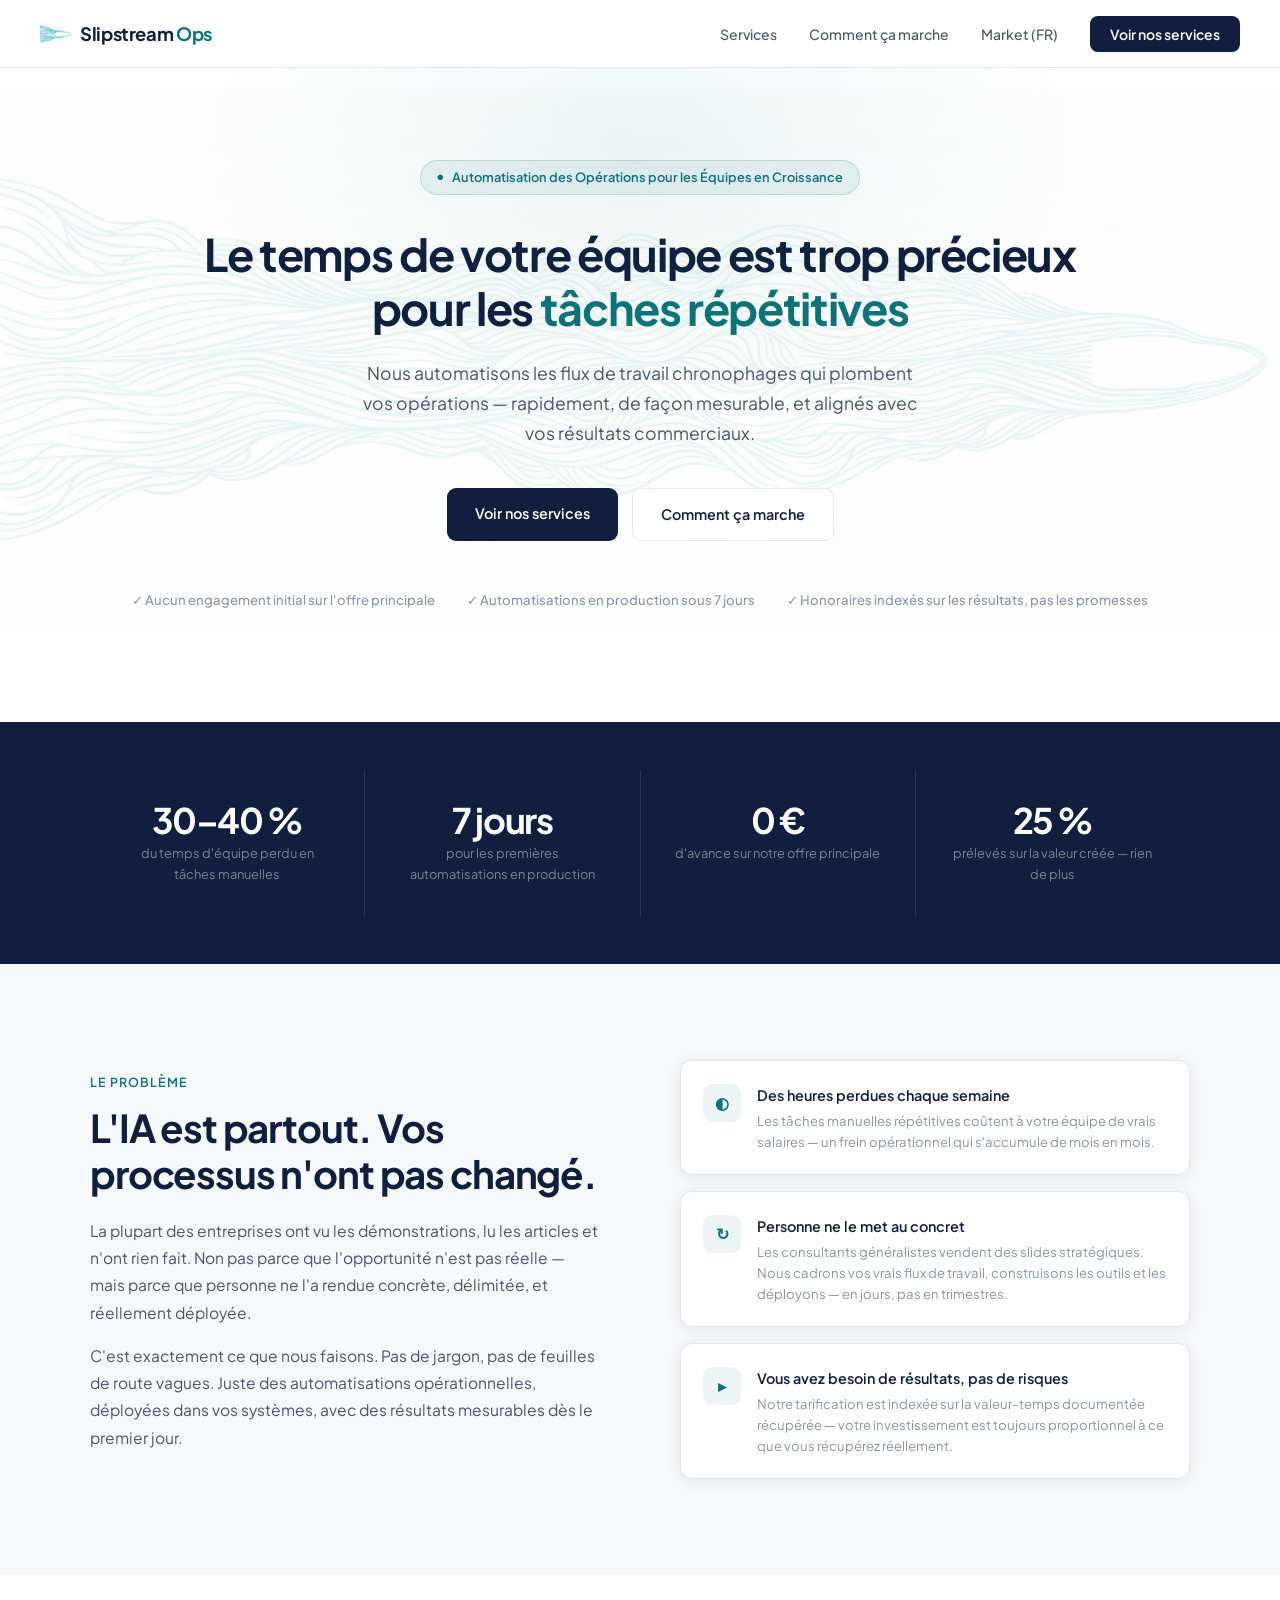
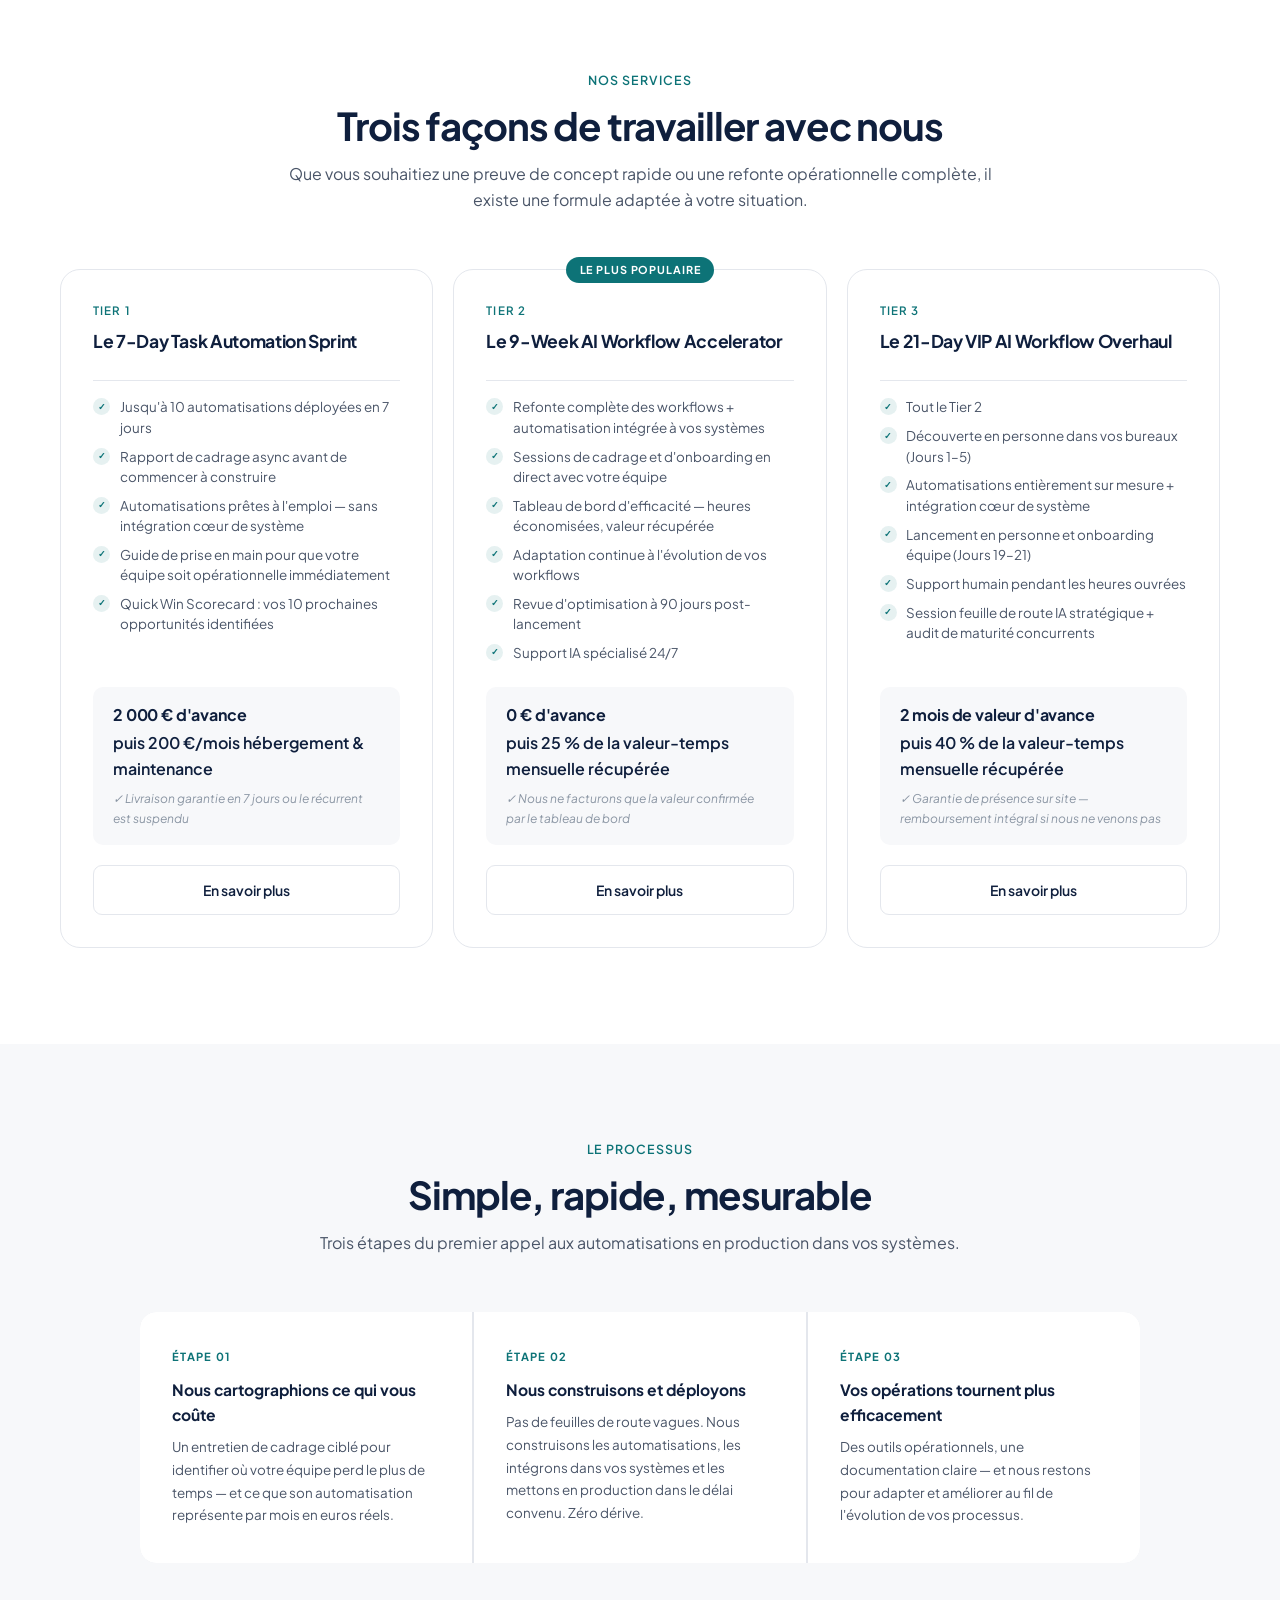
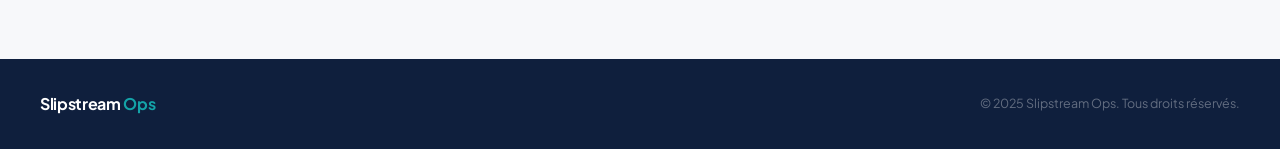
==== site/index-fr.html @ d778cc18 "Add French market (FR/€) pages and market switcher to all pages - Created 5 French pages (index, tie" ====
<!DOCTYPE html>
<html lang="fr">
<head>
  <meta charset="UTF-8" />
  <meta name="viewport" content="width=device-width, initial-scale=1.0" />
  <title>Slipstream Ops — Automatisation des Opérations pour Entreprises en Croissance</title>
  <link rel="preconnect" href="https://fonts.googleapis.com" />
  <link rel="preconnect" href="https://fonts.gstatic.com" crossorigin />
  <link href="https://fonts.googleapis.com/css2?family=Plus+Jakarta+Sans:wght@300;400;500;600;700&display=swap" rel="stylesheet" />
  <link rel="stylesheet" href="shared.css" />
  <link rel="icon" type="image/png" sizes="32x32" href="favicon-32.png" />
  <link rel="icon" type="image/png" sizes="16x16" href="favicon-16.png" />
  <link rel="apple-touch-icon" sizes="180x180" href="apple-touch-icon.png" />
  <style>
    /* ── HERO ── */
    .hero {
      padding: 10rem 2.5rem 7rem;
      text-align: center;
      position: relative;
      overflow: hidden;
      background-image: url('hero-bg.png');
      background-repeat: no-repeat;
      background-size: 100% auto;
      background-position: center center;
    }
    .hero::before {
      content: '';
      position: absolute;
      top: -100px; left: 50%;
      transform: translateX(-50%);
      width: 900px; height: 500px;
      background: radial-gradient(ellipse at center, rgba(13,115,119,0.07) 0%, transparent 70%);
      pointer-events: none;
    }
    .hero-badge {
      display: inline-flex;
      align-items: center;
      gap: 0.5rem;
      background: rgba(13,115,119,0.08);
      color: var(--teal);
      font-size: 0.8rem;
      font-weight: 600;
      padding: 0.4rem 1rem;
      border-radius: 999px;
      border: 1px solid rgba(13,115,119,0.18);
      margin-bottom: 2rem;
    }
    .hero-badge::before { content: '●'; font-size: 0.45rem; }
    .hero h1 {
      font-size: clamp(2.2rem, 3.8vw, 2.8rem);
      font-weight: 700;
      line-height: 1.2;
      letter-spacing: -0.03em;
      color: var(--navy);
      max-width: 960px;
      margin: 0 auto 1.5rem;
    }
    .hero h1 em { font-style: normal; color: var(--teal); }
    .hero-sub {
      font-size: 1.1rem;
      color: var(--grey-dk);
      max-width: 560px;
      margin: 0 auto 2.5rem;
      line-height: 1.7;
    }
    .hero-ctas { display: flex; gap: 0.875rem; justify-content: center; flex-wrap: wrap; }
    .hero-proof {
      margin-top: 3rem;
      display: flex;
      align-items: center;
      justify-content: center;
      gap: 2rem;
      flex-wrap: wrap;
    }
    .proof-item { font-size: 0.82rem; color: var(--grey-mid); font-weight: 500; }

    /* ── STATS STRIP ── */
    .stats-strip { background: var(--navy); padding: 3rem 2.5rem; }
    .stats-inner {
      max-width: 1100px;
      margin: 0 auto;
      display: grid;
      grid-template-columns: repeat(4, 1fr);
      gap: 1px;
      background: rgba(255,255,255,0.1);
    }
    .stat-item { background: var(--navy); padding: 2rem 2rem; text-align: center; }
    .stat-number {
      font-size: 2.2rem;
      font-weight: 700;
      color: var(--white);
      letter-spacing: -0.04em;
      line-height: 1;
      margin-bottom: 0.4rem;
    }
    .stat-number span { color: var(--white); }
    .stat-label { font-size: 0.8rem; color: rgba(255,255,255,0.45); }

    /* ── PROBLEM ── */
    .problem-section { padding: 6rem 2.5rem; background: var(--off); }
    .problem-inner {
      max-width: 1100px;
      margin: 0 auto;
      display: grid;
      grid-template-columns: 1fr 1fr;
      gap: 5rem;
      align-items: center;
    }
    .problem-text h2 {
      font-size: clamp(1.8rem, 3vw, 2.4rem);
      font-weight: 700;
      letter-spacing: -0.03em;
      color: var(--navy);
      line-height: 1.2;
      margin-bottom: 1.25rem;
    }
    .problem-text p {
      font-size: 0.975rem;
      color: var(--grey-dk);
      line-height: 1.75;
      margin-bottom: 1rem;
    }
    .problem-cards { display: flex; flex-direction: column; gap: 1rem; }
    .problem-card {
      background: var(--white);
      border: 1px solid var(--border);
      border-radius: var(--radius);
      padding: 1.4rem;
      display: flex;
      gap: 1rem;
      align-items: flex-start;
      box-shadow: var(--shadow);
    }
    .problem-card-icon {
      width: 38px; height: 38px;
      background: rgba(13,115,119,0.08);
      border-radius: 9px;
      display: flex;
      align-items: center;
      justify-content: center;
      font-size: 1rem;
      color: var(--teal);
      font-weight: 700;
      flex-shrink: 0;
    }
    .problem-card-text h4 { font-size: 0.9rem; font-weight: 600; color: var(--navy); margin-bottom: 0.2rem; }
    .problem-card-text p { font-size: 0.82rem; color: var(--grey-mid); line-height: 1.6; }

    /* ── OFFERS SECTION ── */
    .offers-section { padding: 6rem 2.5rem; background: var(--white); }
    .offers-inner { max-width: 1160px; margin: 0 auto; }

    /* ── HOW IT WORKS ── */
    .how-section { padding: 6rem 2.5rem; background: var(--off); }
    .how-inner { max-width: 1000px; margin: 0 auto; }
    .how-steps {
      display: grid;
      grid-template-columns: repeat(3, 1fr);
      gap: 2px;
      margin-top: 3rem;
      background: var(--border);
      border-radius: 16px;
      overflow: hidden;
    }
    .how-step { background: var(--white); padding: 2.25rem 2rem; }
    .step-num { font-size: 0.7rem; font-weight: 700; letter-spacing: 0.12em; color: var(--teal); text-transform: uppercase; margin-bottom: 0.75rem; }
    .how-step h3 { font-size: 0.975rem; font-weight: 700; color: var(--navy); margin-bottom: 0.5rem; }
    .how-step p { font-size: 0.84rem; color: var(--grey-dk); line-height: 1.7; }

    @media (max-width: 900px) {
      .hero { padding: 8rem 1.25rem 5rem; }
      .stats-inner { grid-template-columns: repeat(2, 1fr); }
      .problem-inner { grid-template-columns: 1fr; gap: 3rem; }
      .how-steps { grid-template-columns: 1fr; }
      .problem-section, .how-section, .offers-section { padding: 4rem 1.25rem; }
    }
  </style>
</head>
<body>

  <nav>
    <a class="logo" href="index-fr.html"><img src="logo.png" alt="" class="logo-img" />Slipstream&nbsp;<span>Ops</span></a>
    <ul class="nav-links">
      <li class="nav-dropdown"><a href="#offers">Services</a>
        <div class="nav-dropdown-menu">
          <a href="tier1-fr.html"><span class="dropdown-tier">Tier 1</span>Le 7-Day Task Automation Sprint</a>
          <a href="tier2-fr.html"><span class="dropdown-tier">Tier 2</span>Le 9-Week AI Workflow Accelerator</a>
          <a href="tier3-fr.html"><span class="dropdown-tier">Tier 3</span>Le 21-Day VIP AI Workflow Overhaul</a>
        </div>
      </li>
      <li><a href="#how">Comment ça marche</a></li>
      <li class="nav-dropdown">
        <a href="#">Market (FR)</a>
        <div class="nav-dropdown-menu">
          <a href="index.html"><span class="dropdown-tier"></span>🇺🇸 USA ($)</a>
          <a href="index-fr.html"><span class="dropdown-tier"></span>🇫🇷 France (€)</a>
        </div>
      </li>
      <li><a href="#offers" class="nav-cta">Voir nos services</a></li>
    </ul>
  </nav>

  <!-- HERO -->
  <section class="hero">
    <div class="hero-badge">Automatisation des Opérations pour les Équipes en Croissance</div>
    <h1>Le temps de votre équipe est trop précieux<br>pour les <em>tâches répétitives</em></h1>
    <p class="hero-sub">Nous automatisons les flux de travail chronophages qui plombent vos opérations — rapidement, de façon mesurable, et alignés avec vos résultats commerciaux.</p>
    <div class="hero-ctas">
      <a class="btn-primary" href="#offers">Voir nos services</a>
      <a class="btn-secondary" href="#how">Comment ça marche</a>
    </div>
    <div class="hero-proof">
      <div class="proof-item">&#10003; Aucun engagement initial sur l'offre principale</div>
      <div class="proof-item">&#10003; Automatisations en production sous 7 jours</div>
      <div class="proof-item">&#10003; Honoraires indexés sur les résultats, pas les promesses</div>
    </div>
  </section>

  <!-- STATS -->
  <div class="stats-strip">
    <div class="stats-inner">
      <div class="stat-item">
        <div class="stat-number">30<span>–40 %</span></div>
        <div class="stat-label">du temps d'équipe perdu en tâches manuelles</div>
      </div>
      <div class="stat-item">
        <div class="stat-number">7<span> jours</span></div>
        <div class="stat-label">pour les premières automatisations en production</div>
      </div>
      <div class="stat-item">
        <div class="stat-number">0<span> €</span></div>
        <div class="stat-label">d'avance sur notre offre principale</div>
      </div>
      <div class="stat-item">
        <div class="stat-number">25<span> %</span></div>
        <div class="stat-label">prélevés sur la valeur créée — rien de plus</div>
      </div>
    </div>
  </div>

  <!-- PROBLEM -->
  <section class="problem-section">
    <div class="problem-inner">
      <div class="problem-text">
        <div class="eyebrow">Le problème</div>
        <h2>L'IA est partout. Vos processus n'ont pas changé.</h2>
        <p>La plupart des entreprises ont vu les démonstrations, lu les articles et n'ont rien fait. Non pas parce que l'opportunité n'est pas réelle — mais parce que personne ne l'a rendue concrète, délimitée, et réellement déployée.</p>
        <p>C'est exactement ce que nous faisons. Pas de jargon, pas de feuilles de route vagues. Juste des automatisations opérationnelles, déployées dans vos systèmes, avec des résultats mesurables dès le premier jour.</p>
      </div>
      <div class="problem-cards">
        <div class="problem-card">
          <div class="problem-card-icon">&#9680;</div>
          <div class="problem-card-text">
            <h4>Des heures perdues chaque semaine</h4>
            <p>Les tâches manuelles répétitives coûtent à votre équipe de vrais salaires — un frein opérationnel qui s'accumule de mois en mois.</p>
          </div>
        </div>
        <div class="problem-card">
          <div class="problem-card-icon">&#8635;</div>
          <div class="problem-card-text">
            <h4>Personne ne le met au concret</h4>
            <p>Les consultants généralistes vendent des slides stratégiques. Nous cadrons vos vrais flux de travail, construisons les outils et les déployons — en jours, pas en trimestres.</p>
          </div>
        </div>
        <div class="problem-card">
          <div class="problem-card-icon">&#9656;</div>
          <div class="problem-card-text">
            <h4>Vous avez besoin de résultats, pas de risques</h4>
            <p>Notre tarification est indexée sur la valeur-temps documentée récupérée — votre investissement est toujours proportionnel à ce que vous récupérez réellement.</p>
          </div>
        </div>
      </div>
    </div>
  </section>

  <!-- OFFERS -->
  <section id="offers" class="offers-section">
    <div class="offers-inner">
      <div class="section-header">
        <div class="eyebrow">Nos Services</div>
        <h2>Trois façons de travailler avec nous</h2>
        <p>Que vous souhaitiez une preuve de concept rapide ou une refonte opérationnelle complète, il existe une formule adaptée à votre situation.</p>
      </div>
      <div class="offers-grid">

        <!-- TIER 1 -->
        <div class="offer-card">
          <div class="offer-tier-label">Tier 1</div>
          <div class="offer-name">Le 7-Day Task Automation Sprint</div>
          <div class="offer-divider"></div>
          <ul class="offer-features">
            <li><span class="feature-check">&#10003;</span> Jusqu'à 10 automatisations déployées en 7 jours</li>
            <li><span class="feature-check">&#10003;</span> Rapport de cadrage async avant de commencer à construire</li>
            <li><span class="feature-check">&#10003;</span> Automatisations prêtes à l'emploi — sans intégration cœur de système</li>
            <li><span class="feature-check">&#10003;</span> Guide de prise en main pour que votre équipe soit opérationnelle immédiatement</li>
            <li><span class="feature-check">&#10003;</span> Quick Win Scorecard : vos 10 prochaines opportunités identifiées</li>
          </ul>
          <div class="offer-price-box">
            <div class="offer-price">2 000 € d'avance</div>
            <div class="offer-price-recurring">puis 200 €/mois hébergement &amp; maintenance</div>
            <div class="offer-guarantee">&#10003; Livraison garantie en 7 jours ou le récurrent est suspendu</div>
          </div>
          <a class="offer-cta offer-cta-outline" href="tier1-fr.html">En savoir plus</a>
        </div>

        <!-- TIER 2 -->
        <div class="offer-card">
          <div class="featured-badge">Le plus populaire</div>
          <div class="offer-tier-label">Tier 2</div>
          <div class="offer-name">Le 9-Week AI Workflow Accelerator</div>
          <div class="offer-divider"></div>
          <ul class="offer-features">
            <li><span class="feature-check">&#10003;</span> Refonte complète des workflows + automatisation intégrée à vos systèmes</li>
            <li><span class="feature-check">&#10003;</span> Sessions de cadrage et d'onboarding en direct avec votre équipe</li>
            <li><span class="feature-check">&#10003;</span> Tableau de bord d'efficacité — heures économisées, valeur récupérée</li>
            <li><span class="feature-check">&#10003;</span> Adaptation continue à l'évolution de vos workflows</li>
            <li><span class="feature-check">&#10003;</span> Revue d'optimisation à 90 jours post-lancement</li>
            <li><span class="feature-check">&#10003;</span> Support IA spécialisé 24/7</li>
          </ul>
          <div class="offer-price-box">
            <div class="offer-price">0 € d'avance</div>
            <div class="offer-price-recurring">puis 25 % de la valeur-temps mensuelle récupérée</div>
            <div class="offer-guarantee">&#10003; Nous ne facturons que la valeur confirmée par le tableau de bord</div>
          </div>
          <a class="offer-cta offer-cta-outline" href="tier2-fr.html">En savoir plus</a>
        </div>

        <!-- TIER 3 -->
        <div class="offer-card">
          <div class="offer-tier-label">Tier 3</div>
          <div class="offer-name">Le 21-Day VIP AI Workflow Overhaul</div>
          <div class="offer-divider"></div>
          <ul class="offer-features">
            <li><span class="feature-check">&#10003;</span> Tout le Tier 2</li>
            <li><span class="feature-check">&#10003;</span> Découverte en personne dans vos bureaux (Jours 1–5)</li>
            <li><span class="feature-check">&#10003;</span> Automatisations entièrement sur mesure + intégration cœur de système</li>
            <li><span class="feature-check">&#10003;</span> Lancement en personne et onboarding équipe (Jours 19–21)</li>
            <li><span class="feature-check">&#10003;</span> Support humain pendant les heures ouvrées</li>
            <li><span class="feature-check">&#10003;</span> Session feuille de route IA stratégique + audit de maturité concurrents</li>
          </ul>
          <div class="offer-price-box">
            <div class="offer-price">2 mois de valeur d'avance</div>
            <div class="offer-price-recurring">puis 40 % de la valeur-temps mensuelle récupérée</div>
            <div class="offer-guarantee">&#10003; Garantie de présence sur site — remboursement intégral si nous ne venons pas</div>
          </div>
          <a class="offer-cta offer-cta-outline" href="tier3-fr.html">En savoir plus</a>
        </div>

      </div>
    </div>
  </section>

  <!-- HOW IT WORKS -->
  <section id="how" class="how-section">
    <div class="how-inner">
      <div class="section-header">
        <div class="eyebrow">Le Processus</div>
        <h2>Simple, rapide, mesurable</h2>
        <p>Trois étapes du premier appel aux automatisations en production dans vos systèmes.</p>
      </div>
      <div class="how-steps">
        <div class="how-step">
          <div class="step-num">Étape 01</div>
          <h3>Nous cartographions ce qui vous coûte</h3>
          <p>Un entretien de cadrage ciblé pour identifier où votre équipe perd le plus de temps — et ce que son automatisation représente par mois en euros réels.</p>
        </div>
        <div class="how-step">
          <div class="step-num">Étape 02</div>
          <h3>Nous construisons et déployons</h3>
          <p>Pas de feuilles de route vagues. Nous construisons les automatisations, les intégrons dans vos systèmes et les mettons en production dans le délai convenu. Zéro dérive.</p>
        </div>
        <div class="how-step">
          <div class="step-num">Étape 03</div>
          <h3>Vos opérations tournent plus efficacement</h3>
          <p>Des outils opérationnels, une documentation claire — et nous restons pour adapter et améliorer au fil de l'évolution de vos processus.</p>
        </div>
      </div>
    </div>
  </section>

  <footer>
    <a class="footer-logo" href="index-fr.html">Slipstream&nbsp;<span>Ops</span></a>
    <div class="footer-copy">&copy; 2025 Slipstream Ops. Tous droits réservés.</div>
  </footer>

</body>
</html>
---- site/shared.css ----
*, *::before, *::after { box-sizing: border-box; margin: 0; padding: 0; }

:root {
  --navy:     #0f1f3d;
  --navy-mid: #1a3260;
  --teal:     #0d7377;
  --teal-lt:  #14a3a8;
  --white:    #ffffff;
  --off:      #f7f8fa;
  --border:   #e4e7ed;
  --grey-mid: #8a95a3;
  --grey-dk:  #4a5568;
  --text:     #1a2332;
  --shadow:   0 2px 16px rgba(15,31,61,0.08);
  --shadow-lg:0 8px 40px rgba(15,31,61,0.12);
  --radius:   12px;
}

html { scroll-behavior: smooth; }

body {
  background: var(--white);
  color: var(--text);
  font-family: 'Plus Jakarta Sans', sans-serif;
  font-weight: 400;
  line-height: 1.6;
  -webkit-font-smoothing: antialiased;
}

/* ── NAV ── */
nav {
  position: fixed;
  top: 0; left: 0; right: 0;
  z-index: 100;
  background: rgba(255,255,255,0.96);
  backdrop-filter: blur(12px);
  border-bottom: 1px solid var(--border);
  padding: 0 2.5rem;
  height: 68px;
  display: flex;
  align-items: center;
  justify-content: space-between;
}

.logo {
  font-weight: 700;
  font-size: 1.15rem;
  color: var(--navy);
  text-decoration: none;
  letter-spacing: -0.02em;
  display: flex;
  align-items: center;
}
.logo-img {
  height: 32px;
  margin-right: 0.5rem;
  width: auto;
}
.logo span { color: var(--teal); }

.nav-links {
  display: flex;
  align-items: center;
  gap: 2rem;
  list-style: none;
}
.nav-links a {
  font-size: 0.875rem;
  font-weight: 500;
  color: var(--grey-dk);
  text-decoration: none;
  transition: color 0.2s;
}
.nav-links a:hover { color: var(--navy); }
.nav-cta {
  background: var(--navy) !important;
  color: var(--white) !important;
  padding: 0.55rem 1.25rem;
  border-radius: 8px;
  font-size: 0.875rem !important;
  font-weight: 600 !important;
  transition: background 0.2s !important;
  white-space: nowrap;
}
.nav-cta:hover { background: var(--navy-mid) !important; }

/* ── FOOTER ── */
footer {
  background: var(--navy);
  padding: 2rem 2.5rem;
  display: flex;
  align-items: center;
  justify-content: space-between;
}
.footer-logo {
  font-weight: 700;
  font-size: 1rem;
  color: var(--white);
  text-decoration: none;
  letter-spacing: -0.02em;
}
.footer-logo span { color: var(--teal-lt); }
.footer-copy { font-size: 0.78rem; color: rgba(255,255,255,0.35); }

/* ── SHARED UTILS ── */
.eyebrow {
  font-size: 0.78rem;
  font-weight: 600;
  letter-spacing: 0.08em;
  text-transform: uppercase;
  color: var(--teal);
  margin-bottom: 0.75rem;
}

.section-header { text-align: center; margin-bottom: 3.5rem; }
.section-header h2 {
  font-size: clamp(1.8rem, 3vw, 2.6rem);
  font-weight: 700;
  letter-spacing: -0.03em;
  color: var(--navy);
  line-height: 1.2;
  margin-bottom: 0.75rem;
}
.section-header p {
  font-size: 1rem;
  color: var(--grey-dk);
  max-width: 720px;
  margin: 0 auto;
}

.btn-primary {
  background: var(--navy);
  color: var(--white);
  font-size: 0.9rem;
  font-weight: 600;
  padding: 0.85rem 1.75rem;
  border-radius: 9px;
  border: none;
  cursor: pointer;
  text-decoration: none;
  display: inline-block;
  transition: background 0.2s, transform 0.15s;
}
.btn-primary:hover { background: var(--navy-mid); transform: translateY(-1px); }

.btn-secondary {
  background: var(--white);
  color: var(--navy);
  font-size: 0.9rem;
  font-weight: 600;
  padding: 0.85rem 1.75rem;
  border-radius: 9px;
  border: 1.5px solid var(--border);
  cursor: pointer;
  text-decoration: none;
  display: inline-block;
  transition: border-color 0.2s, transform 0.15s;
}
.btn-secondary:hover { border-color: var(--grey-mid); transform: translateY(-1px); }

/* ── OFFER SUMMARY CARDS (shared, used on index + detail pages) ── */
.offers-grid {
  display: grid;
  grid-template-columns: repeat(3, 1fr);
  gap: 1.25rem;
}

.offer-card {
  background: var(--white);
  border: 1.5px solid var(--border);
  border-radius: 20px;
  padding: 2rem;
  display: flex;
  flex-direction: column;
  position: relative;
  transition: box-shadow 0.25s, transform 0.2s;
}
.offer-card:hover { box-shadow: var(--shadow-lg); transform: translateY(-3px); }

.offer-card.greyed {
  opacity: 0.45;
  pointer-events: none;
}

.offer-card.active-card {
  border-color: var(--teal);
  box-shadow: 0 0 0 3px rgba(13,115,119,0.12), var(--shadow-lg);
}

.offer-card.soldout {
  background: var(--white);
}

.featured-badge {
  position: absolute;
  top: -13px; left: 50%;
  transform: translateX(-50%);
  background: var(--teal);
  color: var(--white);
  font-size: 0.68rem;
  font-weight: 700;
  letter-spacing: 0.08em;
  text-transform: uppercase;
  padding: 0.28rem 0.85rem;
  border-radius: 999px;
  white-space: nowrap;
}

.offer-tier-label {
  font-size: 0.72rem;
  font-weight: 600;
  letter-spacing: 0.1em;
  text-transform: uppercase;
  color: var(--teal);
  margin-bottom: 0.6rem;
}

.offer-name {
  font-size: 1.1rem;
  font-weight: 700;
  color: var(--navy);
  letter-spacing: -0.02em;
  line-height: 1.3;
  margin-bottom: 0.75rem;
}

.offer-divider {
  height: 1px;
  background: var(--border);
  margin: 1rem 0;
}

.offer-features {
  list-style: none;
  display: flex;
  flex-direction: column;
  gap: 0.55rem;
  margin-bottom: 1.5rem;
  flex-grow: 1;
}
.offer-features li {
  display: flex;
  gap: 0.6rem;
  align-items: flex-start;
  font-size: 0.84rem;
  color: var(--grey-dk);
  line-height: 1.5;
}
.feature-check {
  width: 17px; height: 17px;
  background: rgba(13,115,119,0.1);
  border-radius: 50%;
  display: flex;
  align-items: center;
  justify-content: center;
  flex-shrink: 0;
  margin-top: 1px;
  font-size: 0.58rem;
  color: var(--teal);
  font-weight: 700;
}

.offer-price-box {
  background: var(--off);
  border-radius: 10px;
  padding: 1.1rem 1.25rem;
  margin-bottom: 1.25rem;
}
.offer-price {
  font-size: 1rem;
  font-weight: 700;
  color: var(--navy);
  letter-spacing: -0.01em;
  line-height: 1.2;
  margin-bottom: 0.2rem;
}
.offer-price-note {
  font-size: 0.77rem;
  color: var(--grey-mid);
}
.offer-price-recurring {
  font-size: 1rem;
  font-weight: 600;
  color: var(--navy);
  margin-top: 0.4rem;
}
.offer-guarantee {
  font-size: 0.75rem;
  color: var(--grey-mid);
  margin-top: 0.5rem;
  font-style: italic;
}

/* CTA within card */
.offer-cta {
  display: block;
  text-align: center;
  font-size: 0.875rem;
  font-weight: 600;
  padding: 0.8rem;
  border-radius: 9px;
  text-decoration: none;
  transition: all 0.2s;
  cursor: pointer;
}
.offer-cta-outline {
  border: 1.5px solid var(--border);
  color: var(--navy);
  background: var(--white);
}
.offer-cta-outline:hover { border-color: var(--navy); background: var(--navy); color: var(--white); }

.offer-cta-teal {
  background: var(--teal);
  color: var(--white);
  border: 1.5px solid var(--teal);
}
.offer-cta-teal:hover { background: var(--teal-lt); border-color: var(--teal-lt); }

.offer-cta-soldout {
  background: var(--white);
  color: #c0392b;
  border: 1.5px solid #c0392b;
  cursor: default;
}
.waitlist-link {
  display: block;
  text-align: center;
  font-size: 0.78rem;
  color: var(--teal);
  text-decoration: underline;
  margin-top: 0.6rem;
  cursor: pointer;
}
.waitlist-link:hover { color: var(--teal-lt); }

/* ── NAV DROPDOWN ── */
.nav-dropdown { position: relative; }
.nav-dropdown-menu {
  position: absolute;
  top: calc(100% + 6px);
  left: 50%;
  transform: translateX(-50%);
  background: var(--white);
  border: 1px solid var(--border);
  border-radius: var(--radius);
  box-shadow: var(--shadow-lg);
  padding: 0.4rem;
  min-width: 300px;
  display: none;
  flex-direction: column;
  z-index: 200;
}
.nav-dropdown:hover .nav-dropdown-menu { display: flex; }
.nav-dropdown-menu a {
  display: flex;
  flex-direction: column;
  gap: 0.1rem;
  padding: 0.65rem 0.9rem;
  border-radius: 8px;
  text-decoration: none;
  color: var(--text) !important;
  font-size: 0.84rem !important;
  font-weight: 500 !important;
  transition: background 0.15s;
  white-space: nowrap;
}
.nav-dropdown-menu a:hover { background: var(--off); color: var(--navy) !important; }
.dropdown-tier {
  font-size: 0.66rem;
  font-weight: 700;
  letter-spacing: 0.08em;
  text-transform: uppercase;
  color: var(--teal);
}

.nav-dropdown-menu.nav-market-menu a {
  flex-direction: row;
  align-items: center;
  gap: 0.5rem;
}
.nav-dropdown-menu.nav-market-menu .dropdown-tier {
  font-size: 1rem;
  letter-spacing: 0;
  text-transform: none;
}

/* ── SOLD-OUT BOOK BUTTON ── */
.offer-cta-book-disabled {
  display: block;
  text-align: center;
  font-size: 0.875rem;
  font-weight: 600;
  padding: 0.8rem;
  border-radius: 9px;
  background: var(--off);
  color: var(--grey-mid);
  border: 1.5px solid var(--border);
  cursor: not-allowed;
}
.soldout-tag {
  text-align: center;
  font-size: 0.78rem;
  margin-top: 0.5rem;
}
.soldout-tag span {
  color: #c0392b;
  font-weight: 600;
}
.soldout-tag a {
  color: var(--teal);
  text-decoration: underline;
  font-weight: 500;
  cursor: pointer;
}
.soldout-tag a:hover { color: var(--teal-lt); }

/* ── BOOK CALL BLOCK (shared) ── */
.book-section { padding: 6rem 2.5rem; background: var(--white); }
.book-inner { max-width: 720px; margin: 0 auto; }

.book-card {
  background: var(--off);
  border: 1.5px solid var(--border);
  border-radius: 20px;
  padding: 3rem;
  margin-top: 3rem;
}
.book-card-header {
  display: flex;
  align-items: center;
  gap: 1rem;
  margin-bottom: 2rem;
  padding-bottom: 1.5rem;
  border-bottom: 1px solid var(--border);
}
.book-icon {
  width: 46px; height: 46px;
  background: var(--navy);
  border-radius: 12px;
  display: flex;
  align-items: center;
  justify-content: center;
  color: var(--white);
  font-size: 1.1rem;
  font-weight: 700;
  flex-shrink: 0;
}
.book-card-header-text h3 {
  font-size: 1.1rem;
  font-weight: 700;
  color: var(--navy);
  letter-spacing: -0.02em;
}
.book-card-header-text p { font-size: 0.82rem; color: var(--grey-mid); margin-top: 0.15rem; }

.book-options { display: flex; flex-direction: column; gap: 0.75rem; }

.book-option {
  background: var(--white);
  border: 1.5px solid var(--border);
  border-radius: 12px;
  padding: 1.1rem 1.3rem;
  display: flex;
  align-items: center;
  justify-content: space-between;
  text-decoration: none;
  color: var(--text);
  transition: all 0.2s;
}
.book-option:hover { border-color: var(--teal); box-shadow: 0 0 0 3px rgba(13,115,119,0.07); }
.book-option.active-option { border-color: var(--teal); background: rgba(13,115,119,0.03); }
.book-option.greyed-option { opacity: 0.4; pointer-events: none; }

.book-option-left { display: flex; flex-direction: column; gap: 0.2rem; }
.book-option-tier { font-size: 0.68rem; font-weight: 700; letter-spacing: 0.08em; text-transform: uppercase; color: var(--teal); }
.book-option-name { font-size: 0.9rem; font-weight: 600; color: var(--navy); }
.book-option-meta { font-size: 0.77rem; color: var(--grey-mid); }

.book-option-arrow {
  width: 30px; height: 30px;
  background: var(--off);
  border-radius: 8px;
  display: flex;
  align-items: center;
  justify-content: center;
  color: var(--navy);
  font-size: 0.9rem;
  transition: background 0.2s, color 0.2s;
  flex-shrink: 0;
}
.book-option:hover .book-option-arrow,
.book-option.active-option .book-option-arrow { background: var(--teal); color: var(--white); }

.book-note {
  margin-top: 1.25rem;
  padding-top: 1.25rem;
  border-top: 1px solid var(--border);
  font-size: 0.8rem;
  color: var(--grey-mid);
  text-align: center;
}

/* ── RESPONSIVE ── */
@media (max-width: 900px) {
  nav { padding: 0 0.75rem; max-width: 100vw; overflow: hidden; }
  .nav-links li:not(:last-child) { display: none; }
  .logo { font-size: 0.9rem; flex-shrink: 1; min-width: 0; }
  .logo-img { height: 24px; }
  .nav-cta { padding: 0.45rem 0.7rem !important; font-size: 0.78rem !important; }
  .offers-grid { grid-template-columns: 1fr; }
  .book-card { padding: 1.75rem; }
  footer { flex-direction: column; gap: 0.75rem; text-align: center; }
}
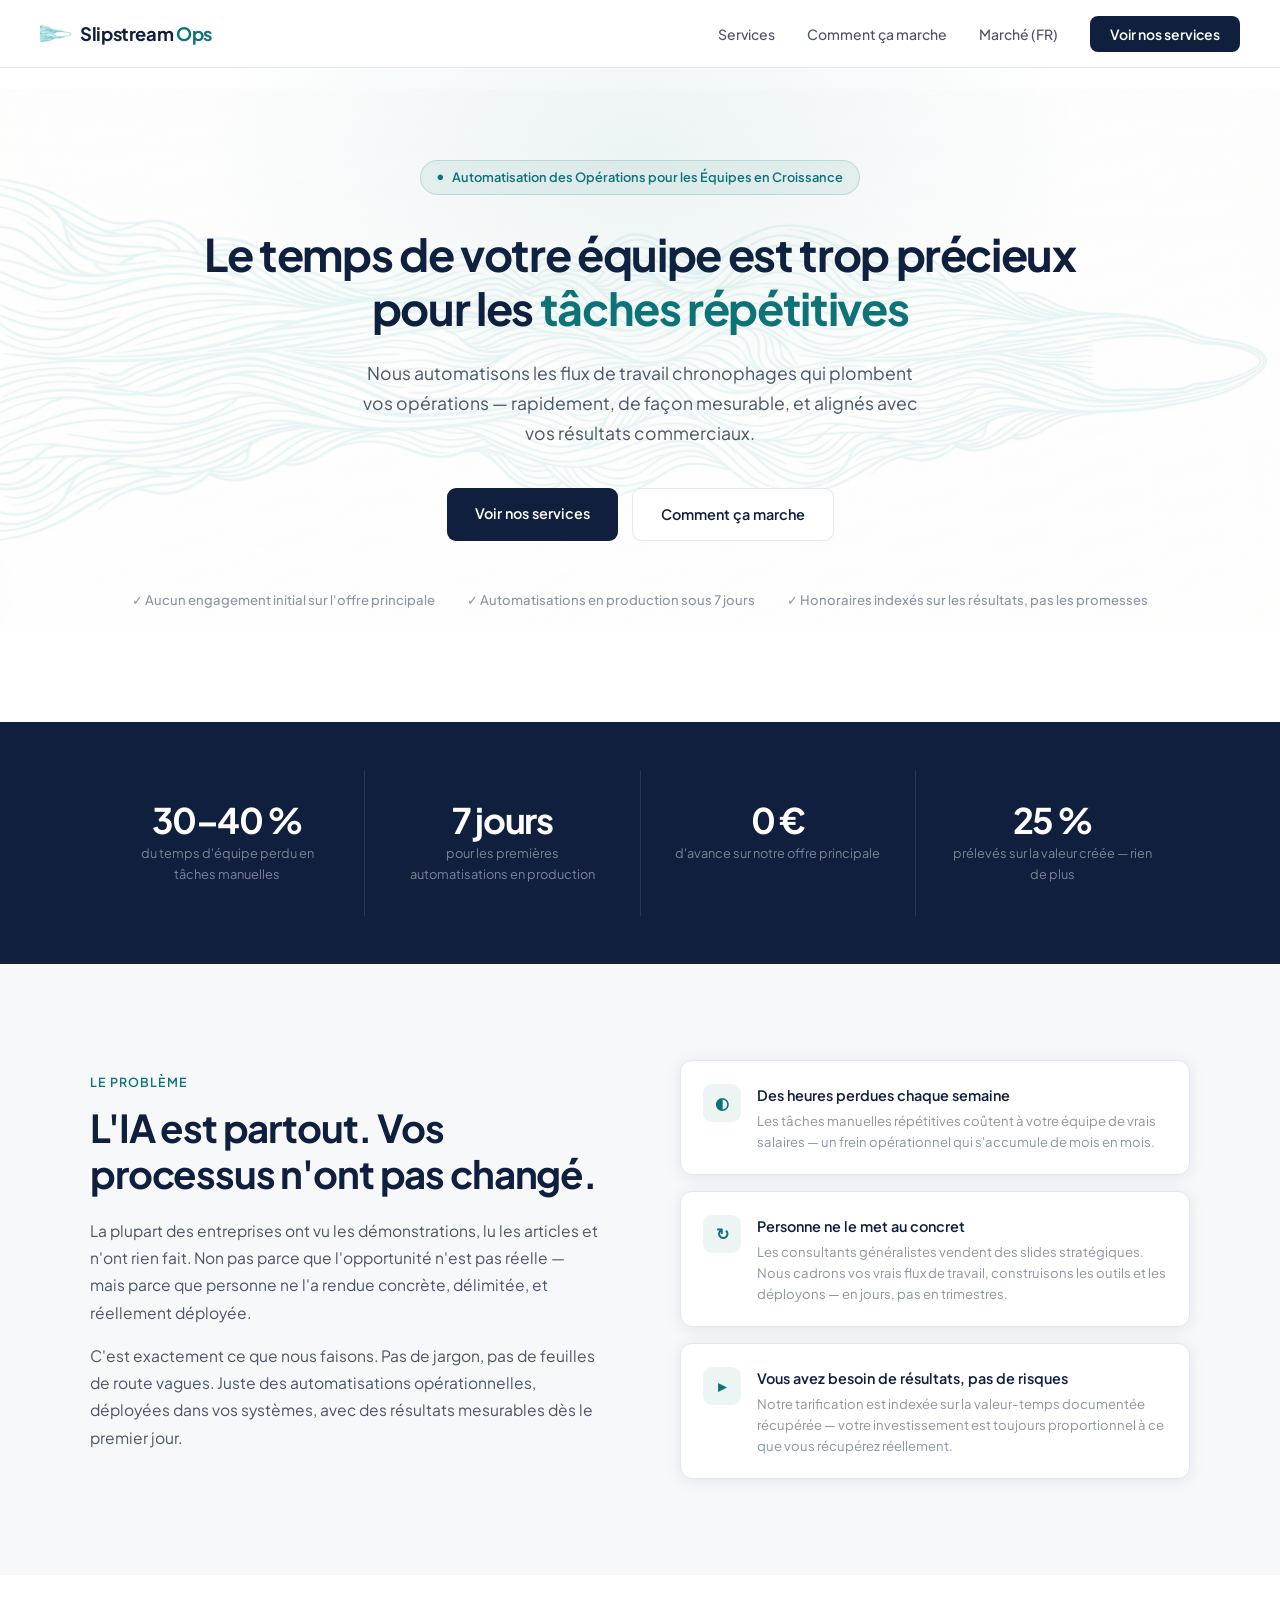
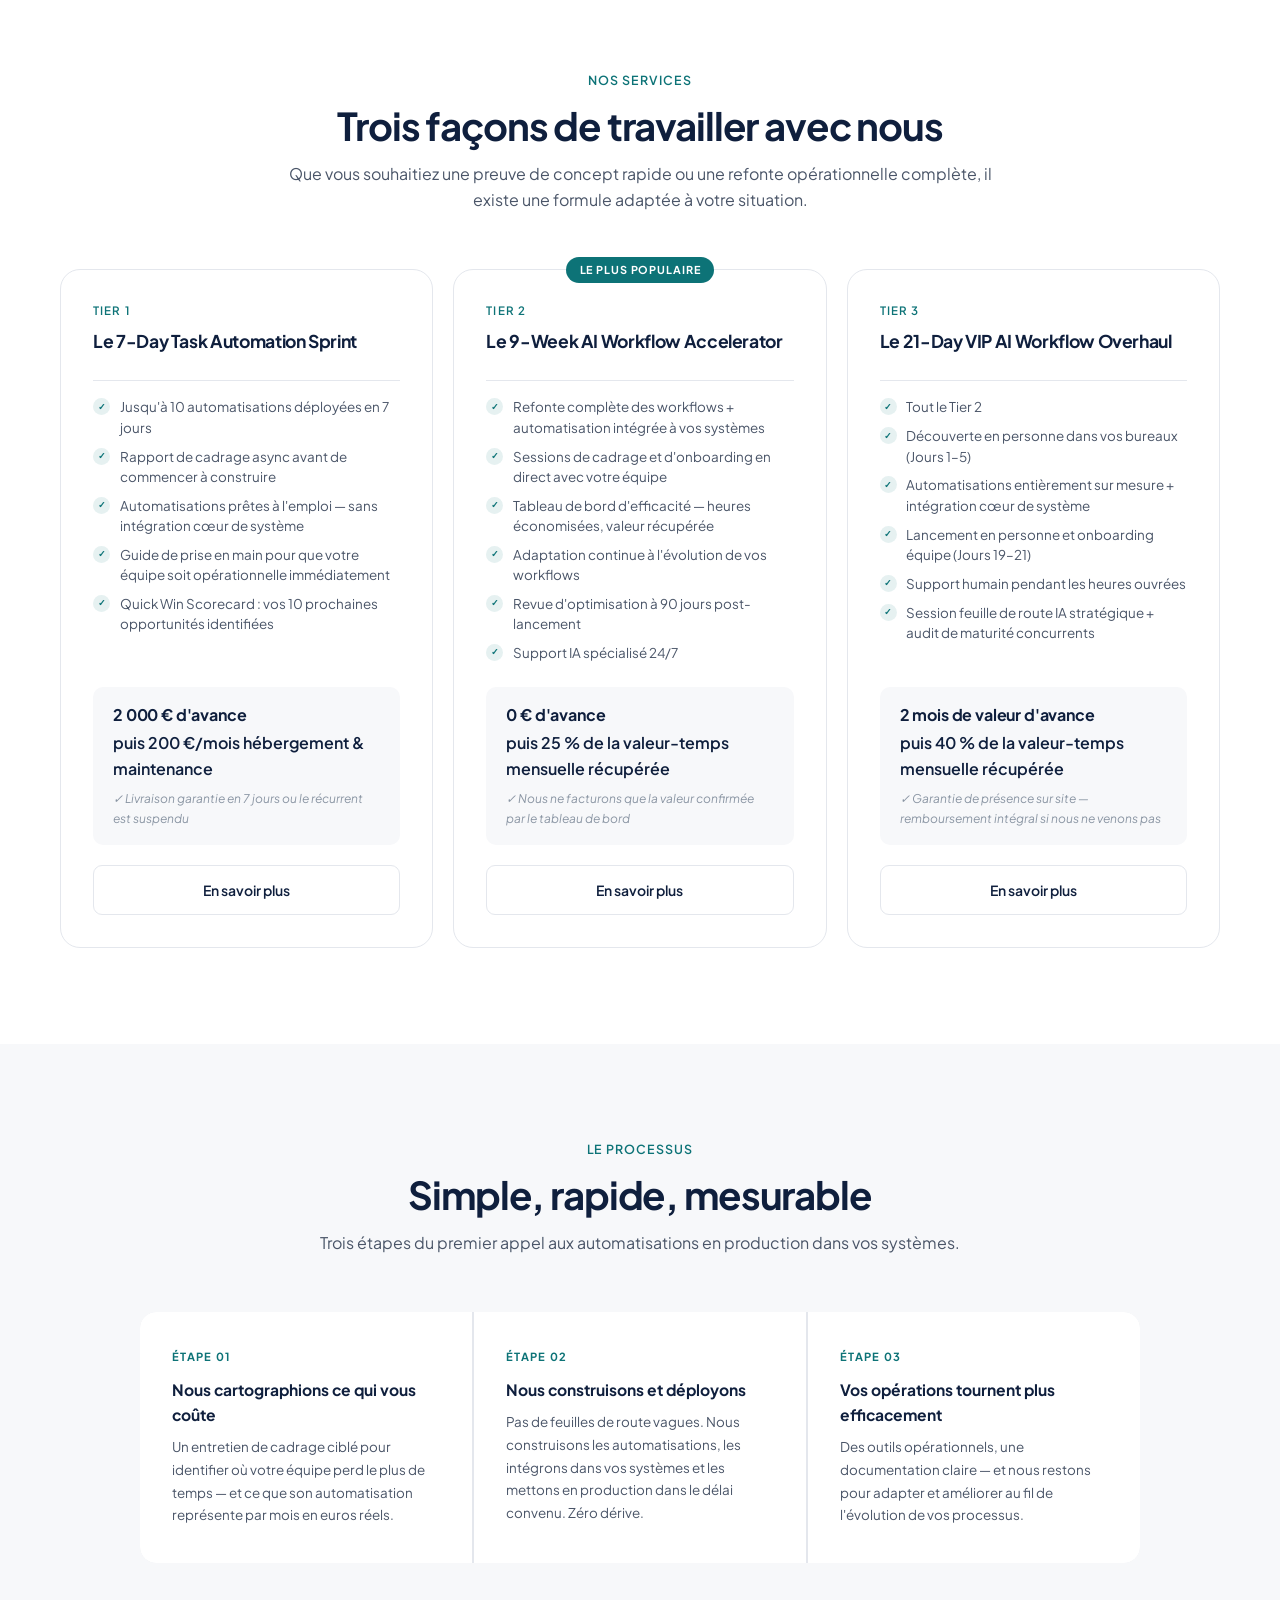
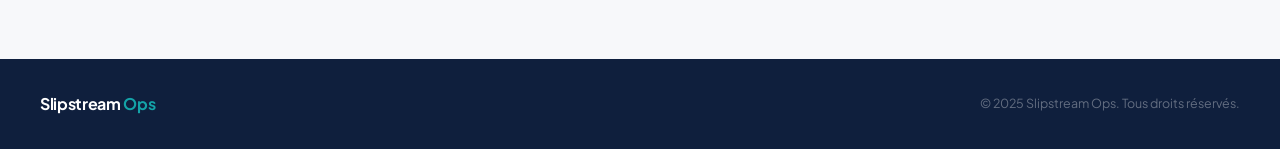
==== commit f46a2f71: "Rename Market to Marché in French pages nav switcher Co-Authored-By: Claude Sonnet 4.6 <noreply@anth" ====
--- a/site/index-fr.html
+++ b/site/index-fr.html
@@ -190,7 +190,7 @@
       </li>
       <li><a href="#how">Comment ça marche</a></li>
       <li class="nav-dropdown">
-        <a href="#">Market (FR)</a>
+        <a href="#">Marché (FR)</a>
         <div class="nav-dropdown-menu">
           <a href="index.html"><span class="dropdown-tier"></span>🇺🇸 USA ($)</a>
           <a href="index-fr.html"><span class="dropdown-tier"></span>🇫🇷 France (€)</a>
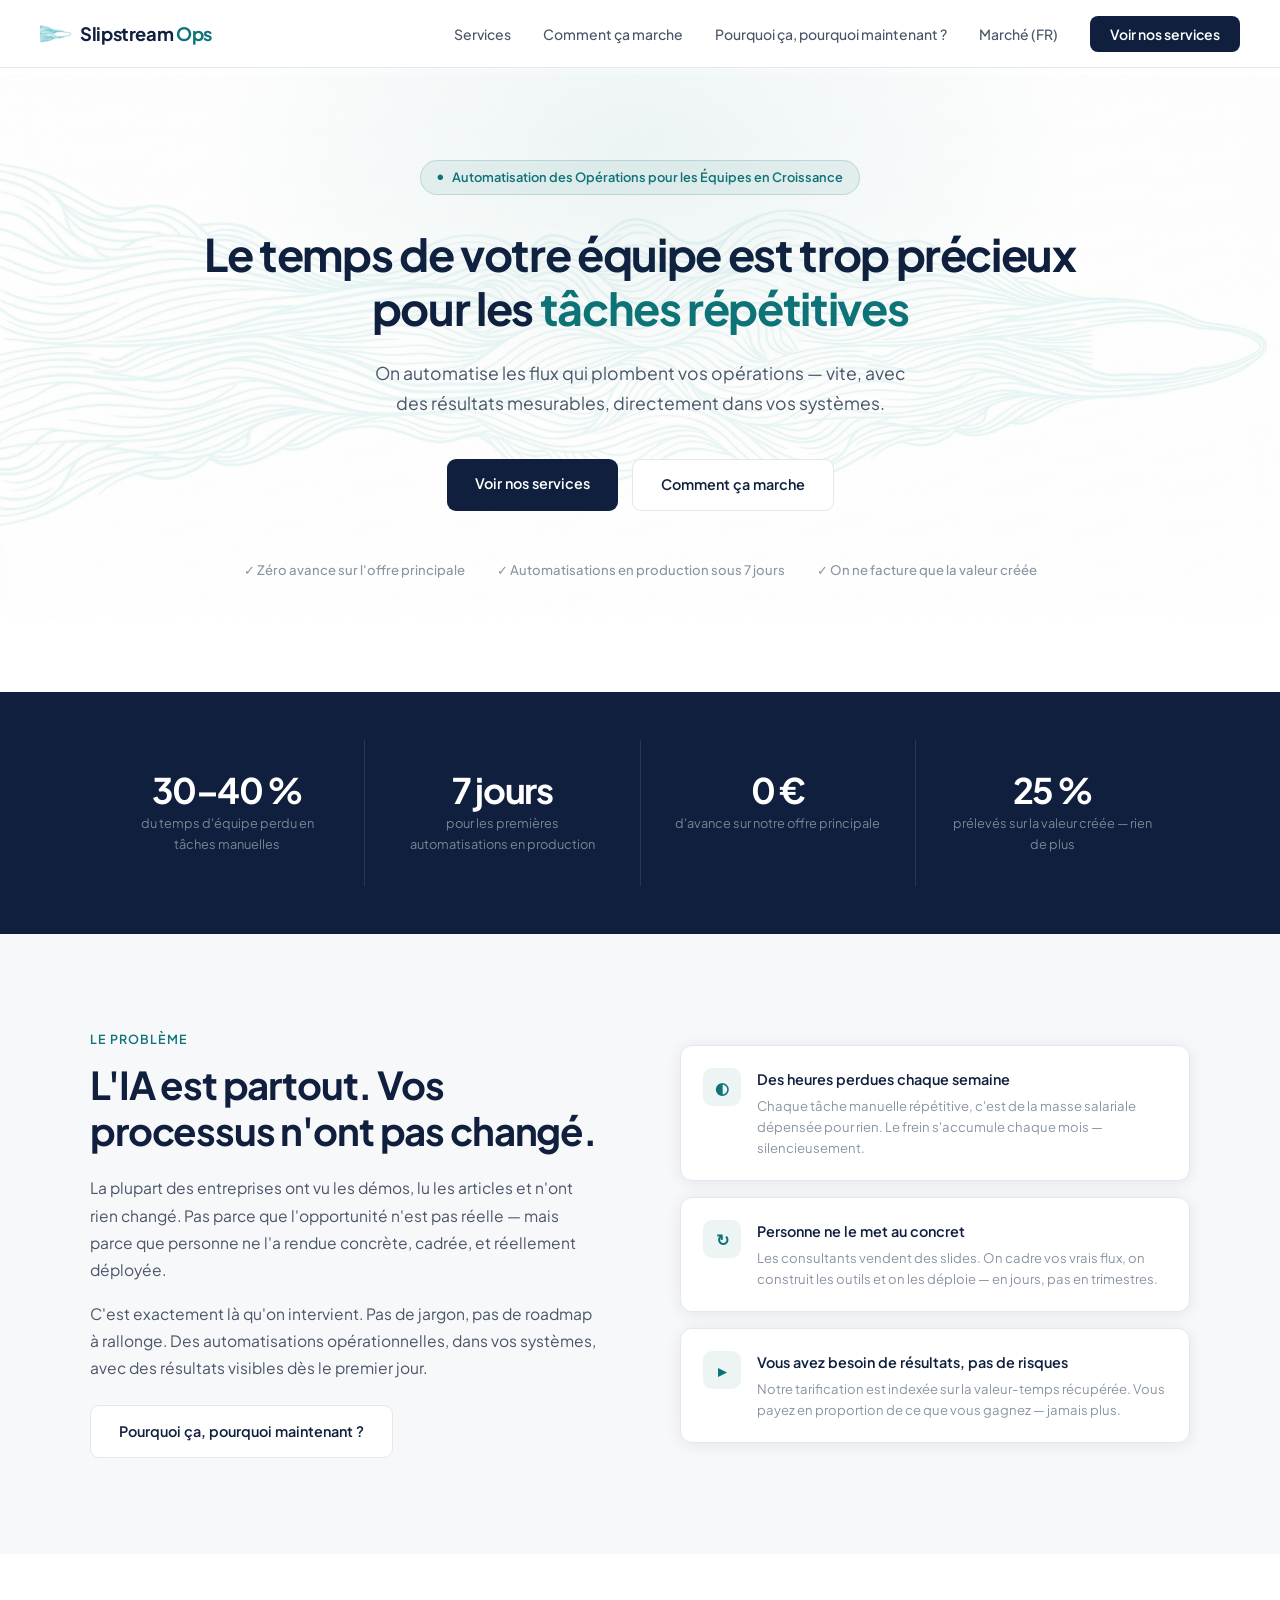
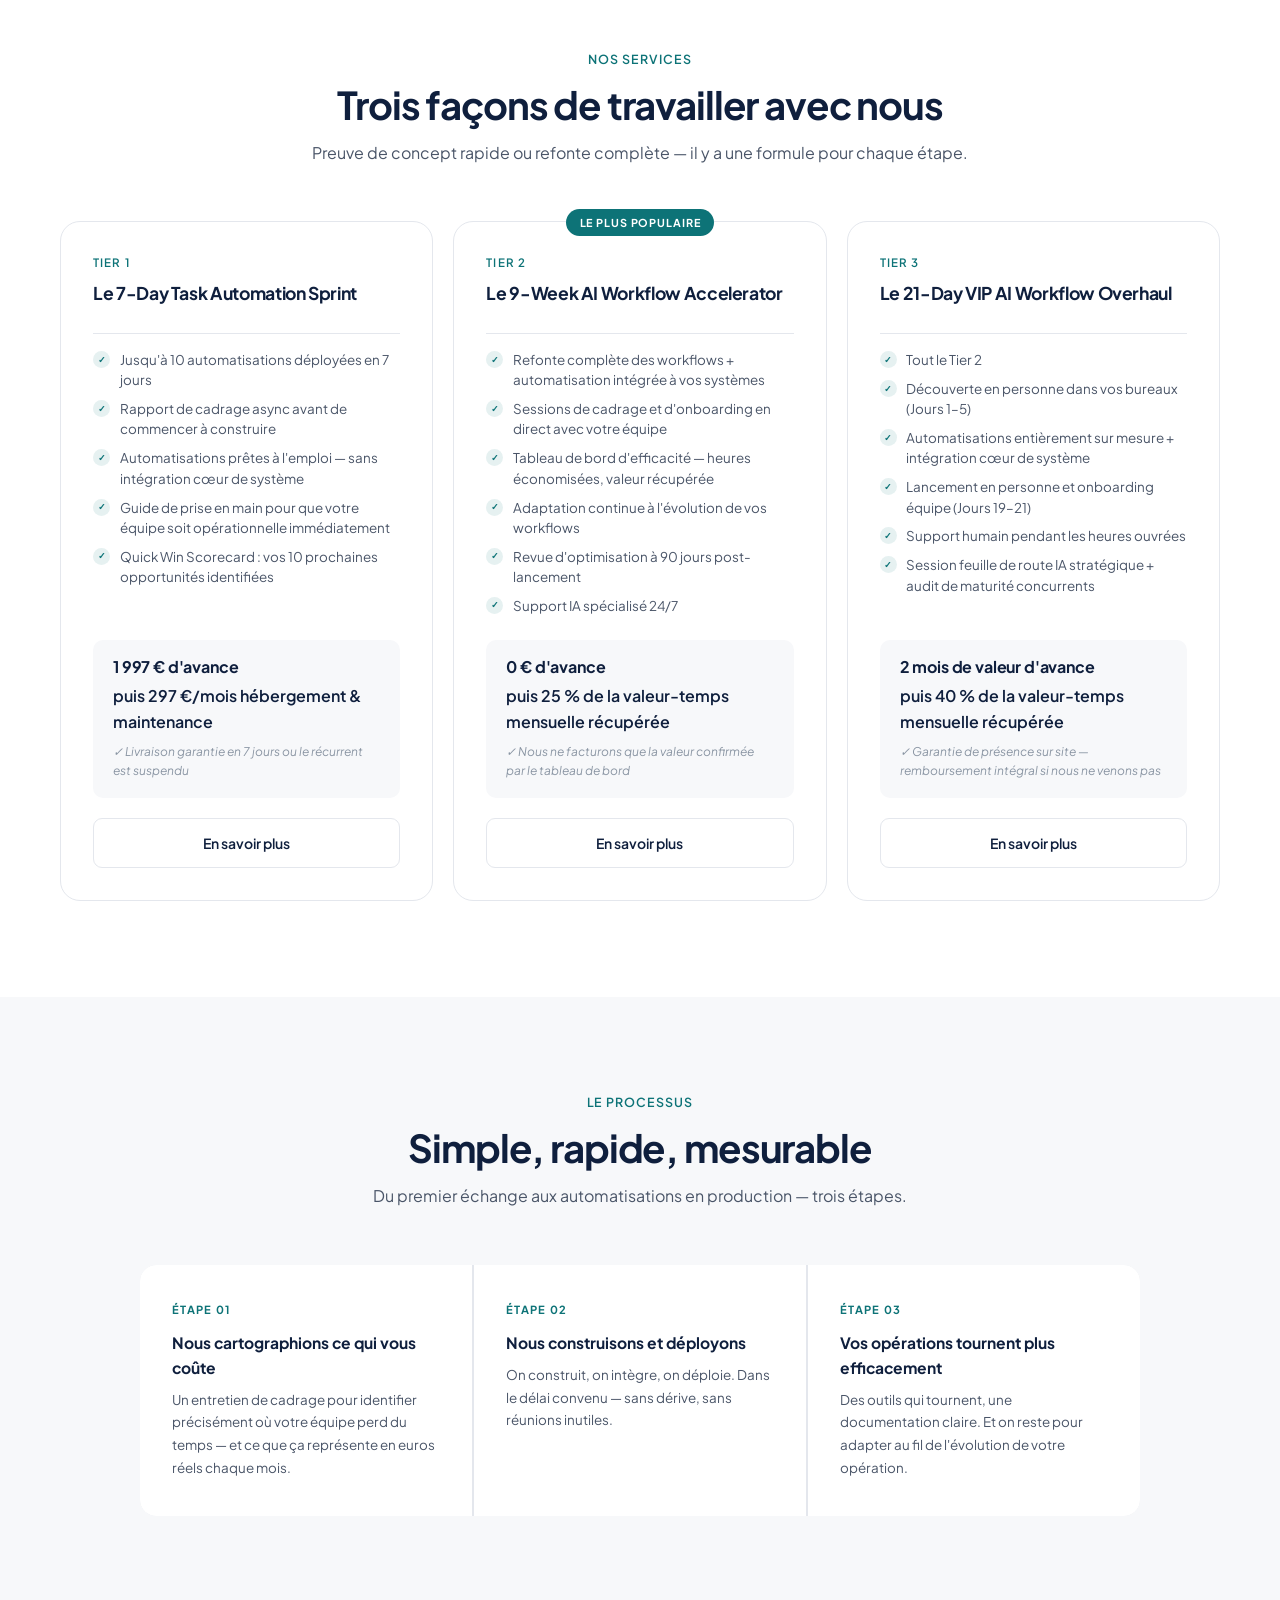
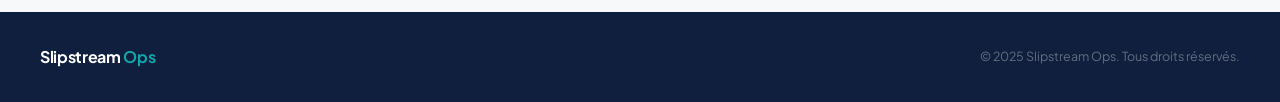
==== commit 36ee6a44: "Overhaul why-this-why-now page, fix prices and button alignment - Full rewrite of EN why-this-why-no" ====
--- a/site/index-fr.html
+++ b/site/index-fr.html
@@ -180,6 +180,7 @@
 
   <nav>
     <a class="logo" href="index-fr.html"><img src="logo.png" alt="" class="logo-img" />Slipstream&nbsp;<span>Ops</span></a>
+    <button class="nav-burger" aria-label="Menu"><img src="hamburger-cutout.png" alt="" style="width:18px;height:auto;display:block;"></button>
     <ul class="nav-links">
       <li class="nav-dropdown"><a href="#offers">Services</a>
         <div class="nav-dropdown-menu">
@@ -189,9 +190,10 @@
         </div>
       </li>
       <li><a href="#how">Comment ça marche</a></li>
+      <li><a href="why-this-why-now-fr.html">Pourquoi ça, pourquoi maintenant&nbsp;?</a></li>
       <li class="nav-dropdown">
         <a href="#">Marché (FR)</a>
-        <div class="nav-dropdown-menu">
+        <div class="nav-dropdown-menu nav-market-menu">
           <a href="index.html"><span class="dropdown-tier"></span>🇺🇸 USA ($)</a>
           <a href="index-fr.html"><span class="dropdown-tier"></span>🇫🇷 France (€)</a>
         </div>
@@ -204,15 +206,15 @@
   <section class="hero">
     <div class="hero-badge">Automatisation des Opérations pour les Équipes en Croissance</div>
     <h1>Le temps de votre équipe est trop précieux<br>pour les <em>tâches répétitives</em></h1>
-    <p class="hero-sub">Nous automatisons les flux de travail chronophages qui plombent vos opérations — rapidement, de façon mesurable, et alignés avec vos résultats commerciaux.</p>
+    <p class="hero-sub">On automatise les flux qui plombent vos opérations — vite, avec des résultats mesurables, directement dans vos systèmes.</p>
     <div class="hero-ctas">
       <a class="btn-primary" href="#offers">Voir nos services</a>
       <a class="btn-secondary" href="#how">Comment ça marche</a>
     </div>
     <div class="hero-proof">
-      <div class="proof-item">&#10003; Aucun engagement initial sur l'offre principale</div>
+      <div class="proof-item">&#10003; Zéro avance sur l'offre principale</div>
       <div class="proof-item">&#10003; Automatisations en production sous 7 jours</div>
-      <div class="proof-item">&#10003; Honoraires indexés sur les résultats, pas les promesses</div>
+      <div class="proof-item">&#10003; On ne facture que la valeur créée</div>
     </div>
   </section>
 
@@ -244,29 +246,32 @@
       <div class="problem-text">
         <div class="eyebrow">Le problème</div>
         <h2>L'IA est partout. Vos processus n'ont pas changé.</h2>
-        <p>La plupart des entreprises ont vu les démonstrations, lu les articles et n'ont rien fait. Non pas parce que l'opportunité n'est pas réelle — mais parce que personne ne l'a rendue concrète, délimitée, et réellement déployée.</p>
-        <p>C'est exactement ce que nous faisons. Pas de jargon, pas de feuilles de route vagues. Juste des automatisations opérationnelles, déployées dans vos systèmes, avec des résultats mesurables dès le premier jour.</p>
+        <p>La plupart des entreprises ont vu les démos, lu les articles et n'ont rien changé. Pas parce que l'opportunité n'est pas réelle — mais parce que personne ne l'a rendue concrète, cadrée, et réellement déployée.</p>
+        <p>C'est exactement là qu'on intervient. Pas de jargon, pas de roadmap à rallonge. Des automatisations opérationnelles, dans vos systèmes, avec des résultats visibles dès le premier jour.</p>
+        <div style="margin-top:1.5rem;">
+          <a class="btn-secondary" href="why-this-why-now-fr.html">Pourquoi ça, pourquoi maintenant&nbsp;?</a>
+        </div>
       </div>
       <div class="problem-cards">
         <div class="problem-card">
           <div class="problem-card-icon">&#9680;</div>
           <div class="problem-card-text">
             <h4>Des heures perdues chaque semaine</h4>
-            <p>Les tâches manuelles répétitives coûtent à votre équipe de vrais salaires — un frein opérationnel qui s'accumule de mois en mois.</p>
+            <p>Chaque tâche manuelle répétitive, c'est de la masse salariale dépensée pour rien. Le frein s'accumule chaque mois — silencieusement.</p>
           </div>
         </div>
         <div class="problem-card">
           <div class="problem-card-icon">&#8635;</div>
           <div class="problem-card-text">
             <h4>Personne ne le met au concret</h4>
-            <p>Les consultants généralistes vendent des slides stratégiques. Nous cadrons vos vrais flux de travail, construisons les outils et les déployons — en jours, pas en trimestres.</p>
+            <p>Les consultants vendent des slides. On cadre vos vrais flux, on construit les outils et on les déploie — en jours, pas en trimestres.</p>
           </div>
         </div>
         <div class="problem-card">
           <div class="problem-card-icon">&#9656;</div>
           <div class="problem-card-text">
             <h4>Vous avez besoin de résultats, pas de risques</h4>
-            <p>Notre tarification est indexée sur la valeur-temps documentée récupérée — votre investissement est toujours proportionnel à ce que vous récupérez réellement.</p>
+            <p>Notre tarification est indexée sur la valeur-temps récupérée. Vous payez en proportion de ce que vous gagnez — jamais plus.</p>
           </div>
         </div>
       </div>
@@ -279,7 +284,7 @@
       <div class="section-header">
         <div class="eyebrow">Nos Services</div>
         <h2>Trois façons de travailler avec nous</h2>
-        <p>Que vous souhaitiez une preuve de concept rapide ou une refonte opérationnelle complète, il existe une formule adaptée à votre situation.</p>
+        <p>Preuve de concept rapide ou refonte complète — il y a une formule pour chaque étape.</p>
       </div>
       <div class="offers-grid">
 
@@ -296,8 +301,8 @@
             <li><span class="feature-check">&#10003;</span> Quick Win Scorecard : vos 10 prochaines opportunités identifiées</li>
           </ul>
           <div class="offer-price-box">
-            <div class="offer-price">2 000 € d'avance</div>
-            <div class="offer-price-recurring">puis 200 €/mois hébergement &amp; maintenance</div>
+            <div class="offer-price">1 997 € d'avance</div>
+            <div class="offer-price-recurring">puis 297 €/mois hébergement &amp; maintenance</div>
             <div class="offer-guarantee">&#10003; Livraison garantie en 7 jours ou le récurrent est suspendu</div>
           </div>
           <a class="offer-cta offer-cta-outline" href="tier1-fr.html">En savoir plus</a>
@@ -356,23 +361,23 @@
       <div class="section-header">
         <div class="eyebrow">Le Processus</div>
         <h2>Simple, rapide, mesurable</h2>
-        <p>Trois étapes du premier appel aux automatisations en production dans vos systèmes.</p>
+        <p>Du premier échange aux automatisations en production — trois étapes.</p>
       </div>
       <div class="how-steps">
         <div class="how-step">
           <div class="step-num">Étape 01</div>
           <h3>Nous cartographions ce qui vous coûte</h3>
-          <p>Un entretien de cadrage ciblé pour identifier où votre équipe perd le plus de temps — et ce que son automatisation représente par mois en euros réels.</p>
+          <p>Un entretien de cadrage pour identifier précisément où votre équipe perd du temps — et ce que ça représente en euros réels chaque mois.</p>
         </div>
         <div class="how-step">
           <div class="step-num">Étape 02</div>
           <h3>Nous construisons et déployons</h3>
-          <p>Pas de feuilles de route vagues. Nous construisons les automatisations, les intégrons dans vos systèmes et les mettons en production dans le délai convenu. Zéro dérive.</p>
+          <p>On construit, on intègre, on déploie. Dans le délai convenu — sans dérive, sans réunions inutiles.</p>
         </div>
         <div class="how-step">
           <div class="step-num">Étape 03</div>
           <h3>Vos opérations tournent plus efficacement</h3>
-          <p>Des outils opérationnels, une documentation claire — et nous restons pour adapter et améliorer au fil de l'évolution de vos processus.</p>
+          <p>Des outils qui tournent, une documentation claire. Et on reste pour adapter au fil de l'évolution de votre opération.</p>
         </div>
       </div>
     </div>
@@ -383,5 +388,14 @@
     <div class="footer-copy">&copy; 2025 Slipstream Ops. Tous droits réservés.</div>
   </footer>
 
+  <script>
+    (function(){
+      var nav = document.querySelector('nav');
+      var burger = document.querySelector('.nav-burger');
+      if (!burger) return;
+      burger.addEventListener('click', function(e){ e.stopPropagation(); nav.classList.toggle('menu-open'); });
+      document.addEventListener('click', function(e){ if (!nav.contains(e.target)) nav.classList.remove('menu-open'); });
+    })();
+  </script>
 </body>
 </html>
--- a/site/shared.css
+++ b/site/shared.css
@@ -501,13 +501,104 @@
   text-align: center;
 }
 
+/* ── HAMBURGER BUTTON ── */
+.nav-burger {
+  display: none;
+  background: none;
+  border: none;
+  -webkit-appearance: none;
+  appearance: none;
+  cursor: pointer;
+  padding: 0.15rem 0.25rem;
+  flex-shrink: 0;
+  opacity: 0.65;
+  transition: opacity 0.2s;
+  box-shadow: none;
+  outline: none;
+}
+.nav-burger:hover { opacity: 1; }
+
 /* ── RESPONSIVE ── */
 @media (max-width: 900px) {
-  nav { padding: 0 0.75rem; max-width: 100vw; overflow: hidden; }
-  .nav-links li:not(:last-child) { display: none; }
+  nav {
+    padding: 0 0.75rem;
+    max-width: 100vw;
+    overflow: visible;
+  }
+  .nav-burger {
+    display: block;
+    margin-left: auto;
+    margin-right: 0.75rem;
+  }
   .logo { font-size: 0.9rem; flex-shrink: 1; min-width: 0; }
   .logo-img { height: 24px; }
-  .nav-cta { padding: 0.45rem 0.7rem !important; font-size: 0.78rem !important; }
+  .nav-links { display: none; }
+
+  /* ── OPEN STATE ── */
+  nav.menu-open .nav-links {
+    display: flex;
+    position: absolute;
+    top: 68px; left: 0; right: 0;
+    flex-direction: column;
+    align-items: stretch;
+    background: rgba(255,255,255,0.98);
+    backdrop-filter: blur(12px);
+    border-bottom: 1px solid var(--border);
+    box-shadow: 0 8px 24px rgba(15,31,61,0.1);
+    z-index: 99;
+    padding: 0;
+    gap: 0;
+  }
+  nav.menu-open .nav-links li { display: block !important; }
+  nav.menu-open .nav-links li:last-child { display: none !important; }
+  nav.menu-open .nav-links > li > a {
+    display: block;
+    padding: 0.85rem 1.25rem;
+    font-size: 0.9rem !important;
+    font-weight: 500 !important;
+    color: var(--navy) !important;
+    border-bottom: 1px solid var(--border);
+  }
+  nav.menu-open .nav-links > li > a:hover { background: var(--off); }
+
+  /* Dropdown parents become section labels */
+  nav.menu-open .nav-links .nav-dropdown > a {
+    font-size: 0.68rem !important;
+    font-weight: 700 !important;
+    letter-spacing: 0.1em;
+    text-transform: uppercase;
+    color: var(--teal) !important;
+    padding: 0.65rem 1.25rem 0.3rem !important;
+    border-bottom: none !important;
+    pointer-events: none;
+    background: none !important;
+  }
+
+  /* Inline sub-menus */
+  nav.menu-open .nav-dropdown-menu {
+    display: flex !important;
+    position: static;
+    transform: none;
+    box-shadow: none;
+    border: none;
+    border-radius: 0;
+    background: var(--off);
+    padding: 0;
+    min-width: 0;
+    width: 100%;
+    border-bottom: 1px solid var(--border);
+  }
+  nav.menu-open .nav-dropdown-menu a {
+    padding: 0.65rem 1.25rem 0.65rem 2rem !important;
+    font-size: 0.84rem !important;
+    font-weight: 400 !important;
+    color: var(--grey-dk) !important;
+    border-bottom: 1px solid var(--border);
+    border-radius: 0;
+    white-space: normal;
+  }
+  nav.menu-open .nav-dropdown-menu a:last-child { border-bottom: none; }
+
   .offers-grid { grid-template-columns: 1fr; }
   .book-card { padding: 1.75rem; }
   footer { flex-direction: column; gap: 0.75rem; text-align: center; }
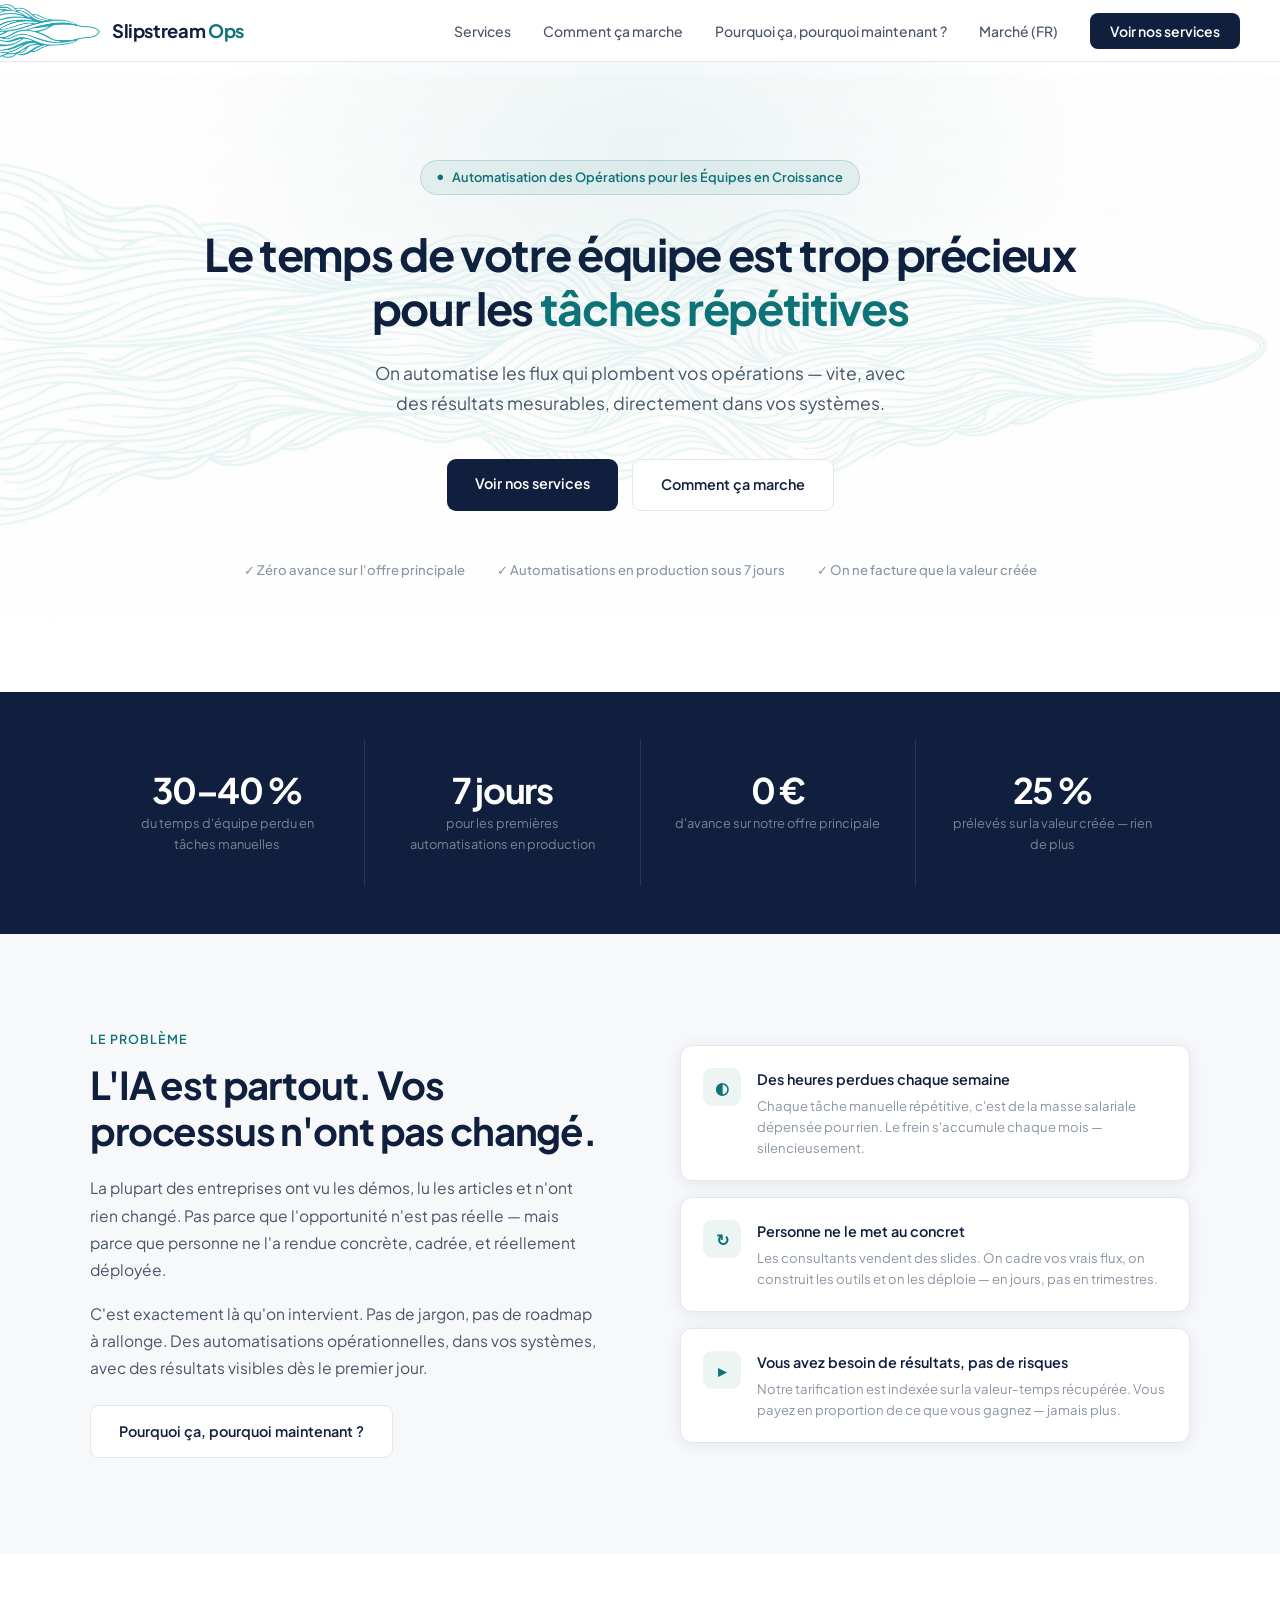
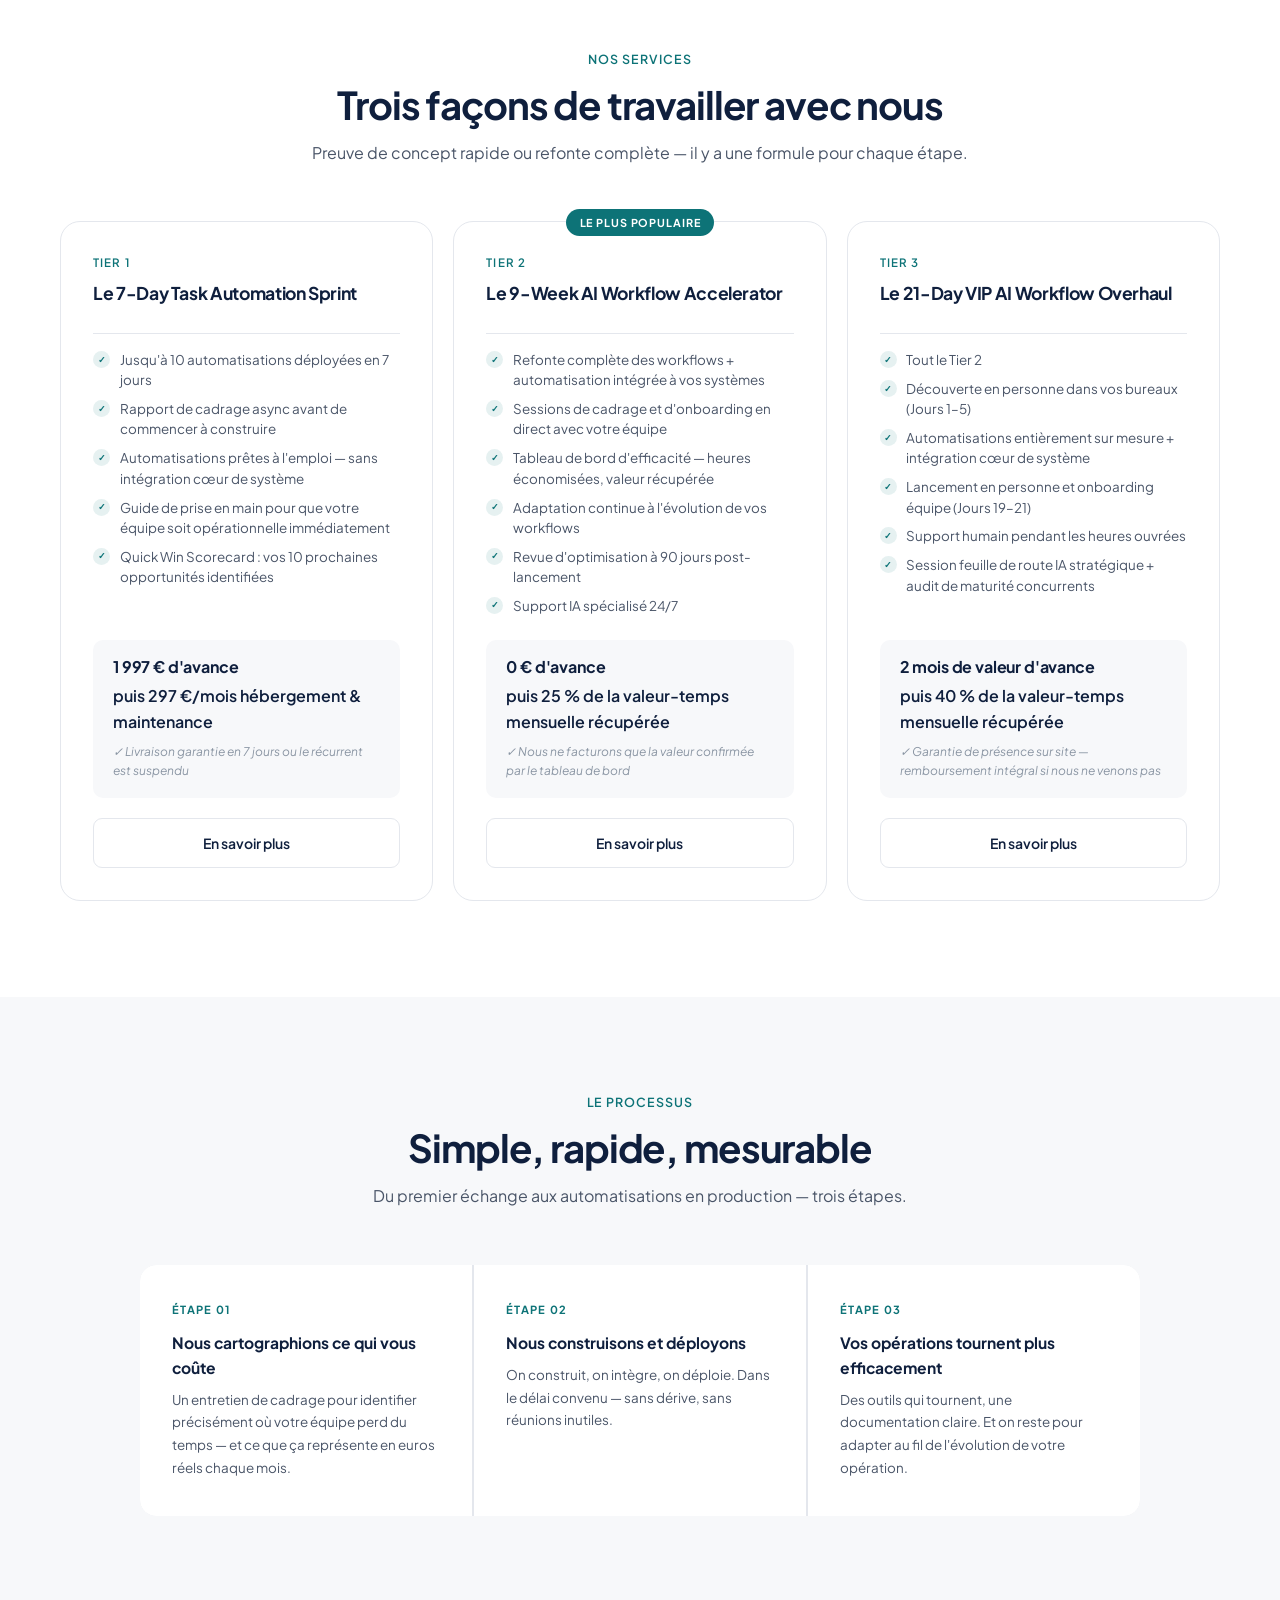
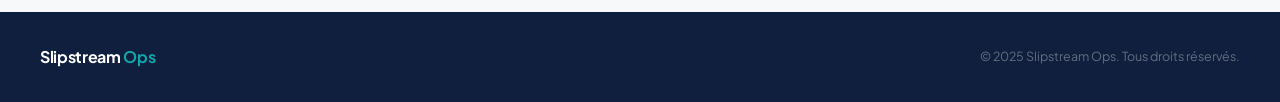
==== commit 53fe91bf: "Update nav logo to new image asset, size and alignment tweaks - Replace logo.png with stream_small-c" ====
--- a/site/index-fr.html
+++ b/site/index-fr.html
@@ -179,7 +179,7 @@
 <body>
 
   <nav>
-    <a class="logo" href="index-fr.html"><img src="logo.png" alt="" class="logo-img" />Slipstream&nbsp;<span>Ops</span></a>
+    <a class="logo" href="index-fr.html"><img src="stream_small-cutout-long.png" alt="" class="logo-img" />Slipstream&nbsp;<span>Ops</span></a>
     <button class="nav-burger" aria-label="Menu"><img src="hamburger-cutout.png" alt="" style="width:18px;height:auto;display:block;"></button>
     <ul class="nav-links">
       <li class="nav-dropdown"><a href="#offers">Services</a>
--- a/site/shared.css
+++ b/site/shared.css
@@ -35,8 +35,8 @@
   background: rgba(255,255,255,0.96);
   backdrop-filter: blur(12px);
   border-bottom: 1px solid var(--border);
-  padding: 0 2.5rem;
-  height: 68px;
+  padding: 0 2.5rem 0 0;
+  height: 62px;
   display: flex;
   align-items: center;
   justify-content: space-between;
@@ -52,8 +52,10 @@
   align-items: center;
 }
 .logo-img {
-  height: 32px;
-  margin-right: 0.5rem;
+  height: 54px;
+  margin-right: 0.75rem;
+  margin-top: 4px;
+  margin-bottom: 4px;
   width: auto;
 }
 .logo span { color: var(--teal); }
@@ -531,7 +533,7 @@
     margin-right: 0.75rem;
   }
   .logo { font-size: 0.9rem; flex-shrink: 1; min-width: 0; }
-  .logo-img { height: 24px; }
+  .logo-img { height: 56px; }
   .nav-links { display: none; }
 
   /* ── OPEN STATE ── */
